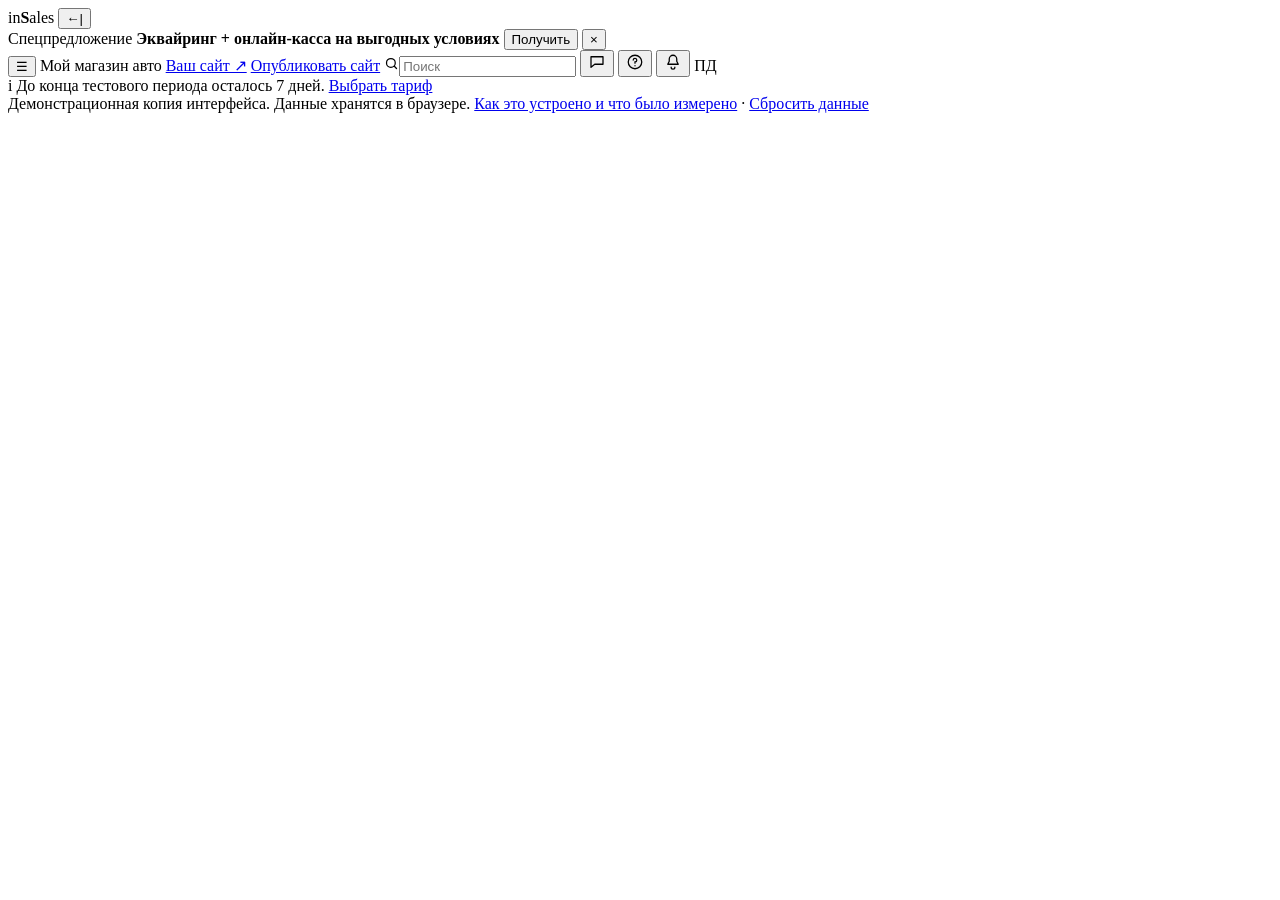
==== index.html @ d39d0f86 "admin clone: index.html" ====
<!doctype html>
<html lang="ru">
<head>
<meta charset="utf-8">
<meta name="viewport" content="width=device-width,initial-scale=1">
<title>Мой магазин авто — админка</title>
<meta name="description" content="Рабочая копия админки InSales: каталог, заказы, клиенты, контент и настройки.">
<meta name="robots" content="noindex,nofollow">
<link rel="stylesheet" href="assets/app.css">
<link rel="icon" href="data:image/svg+xml,<svg xmlns='http://www.w3.org/2000/svg' viewBox='0 0 32 32'><rect width='32' height='32' rx='6' fill='%23262F3E'/><text x='16' y='23' font-size='19' font-family='Arial' font-weight='700' fill='white' text-anchor='middle'>S</text></svg>">
</head>
<body>
<div class="app">
  <aside class="side" id="side">
    <div class="brand">
      <span class="logo">in<b>S</b>ales</span>
      <button class="collapse" id="collapse" title="Свернуть меню">←|</button>
    </div>
    <nav class="nav" id="nav"></nav>
  </aside>

  <div class="main">
    <div class="promo" id="promo">
      <span>Спецпредложение</span>
      <strong>Эквайринг + онлайн-касса на выгодных условиях</strong>
      <button class="get">Получить</button>
      <button class="x" id="promoclose" title="Закрыть">×</button>
    </div>

    <div class="topbar">
      <button class="burger" id="burger">☰</button>
      <span class="shopname">Мой магазин авто</span>
      <a href="#/branding">Ваш сайт ↗</a>
      <a href="#/domains">Опубликовать сайт</a>
      <span class="sp"></span>
      <label class="search"><span class="mg"><svg width="15" height="15" viewBox="0 0 24 24" fill="none" stroke="currentColor" stroke-width="2" stroke-linecap="round"><circle cx="11" cy="11" r="7"/><path d="m20 20-3.5-3.5"/></svg></span><input type="text" id="globalsearch" placeholder="Поиск"></label>
      <button class="ticon" title="Диалоги"><svg width="18" height="18" viewBox="0 0 24 24" fill="none" stroke="currentColor" stroke-width="1.7" stroke-linejoin="round"><path d="M4 5h16v10H9l-5 4z"/></svg></button>
      <button class="ticon" title="Помощь"><svg width="18" height="18" viewBox="0 0 24 24" fill="none" stroke="currentColor" stroke-width="1.7" stroke-linecap="round"><circle cx="12" cy="12" r="9"/><path d="M9.6 9.4A2.4 2.4 0 1 1 12 12v1.5M12 17h.01"/></svg></button>
      <button class="ticon" title="Уведомления"><svg width="18" height="18" viewBox="0 0 24 24" fill="none" stroke="currentColor" stroke-width="1.7" stroke-linecap="round" stroke-linejoin="round"><path d="M12 3a5 5 0 0 0-5 5v3l-2 4h14l-2-4V8a5 5 0 0 0-5-5M9.5 19a2.5 2.5 0 0 0 5 0"/></svg><span class="dot"></span></button>
      <span class="avatar">ПД</span>
    </div>

    <div class="trialbar"><span class="i">i</span>
      <span>До конца тестового периода осталось 7 дней.</span>
      <a href="#/invoices">Выбрать тариф</a>
    </div>

    <div class="banner-dev">
      Демонстрационная копия интерфейса. Данные хранятся в браузере.
      <a href="report.html">Как это устроено и что было измерено</a> ·
      <a href="#" id="reset">Сбросить данные</a>
    </div>

    <div class="page" id="view"></div>
  </div>
</div>

<div class="toast" id="toast"></div>
<div id="modalroot"></div>

<script src="assets/data.js"></script>
<script src="assets/app.js"></script>
</body>
</html>
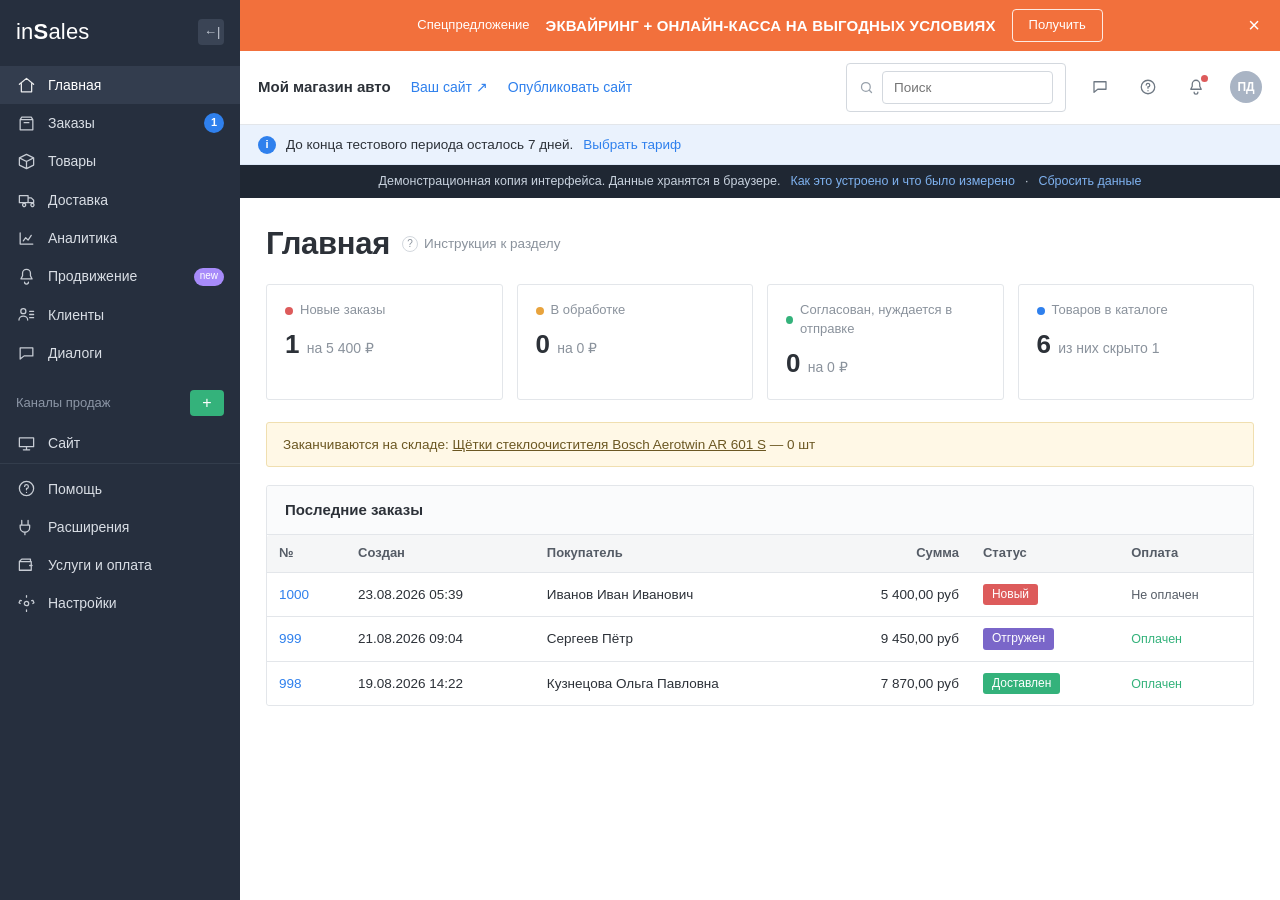
==== commit 80032310: "контрольная проверка: добавлены меню сайта, справочники, импорт, групповые действия" ====
--- a/index.html
+++ b/index.html
@@ -60,5 +60,6 @@
 
 <script src="assets/data.js"></script>
 <script src="assets/app.js"></script>
+<script src="assets/views-extra.js"></script>
 </body>
 </html>
--- a/assets/app.css
+++ b/assets/app.css
@@ -0,0 +1,334 @@
+/* Копия интерфейса админки InSales. Цвета сняты со скриншотов живой панели. */
+:root{
+  --side-bg:#262F3E;
+  --side-bg-2:#2C3646;
+  --side-hover:#323C4D;
+  --side-active:#333D4E;
+  --side-text:#D9DEE5;
+  --side-muted:#8C96A6;
+  --blue:#2F80ED;
+  --blue-dark:#2568C4;
+  --blue-soft:#EAF2FD;
+  --tab-active:#4A7FCB;
+  --green:#34B27B;
+  --violet:#A78BFA;
+  --red:#DD5B5B;
+  --amber:#E8A33D;
+  --ink:#2C3138;
+  --ink-2:#555C66;
+  --ink-3:#8A929C;
+  --line:#E3E6EA;
+  --line-2:#D3D8DE;
+  --bg:#FFFFFF;
+  --bg-2:#F5F6F7;
+  --bg-3:#FAFBFC;
+  --radius:3px;
+  --side-w:240px;
+}
+
+*{box-sizing:border-box}
+html,body{height:100%}
+body{
+  margin:0;background:var(--bg);color:var(--ink);
+  font:14px/1.45 -apple-system,BlinkMacSystemFont,"Segoe UI",Roboto,"Helvetica Neue",Arial,sans-serif;
+  -webkit-font-smoothing:antialiased;
+}
+a{color:var(--blue);text-decoration:none}
+a:hover{text-decoration:underline}
+button{font:inherit}
+:focus-visible{outline:2px solid var(--blue);outline-offset:1px}
+
+/* ================= layout ================= */
+.app{display:flex;min-height:100vh}
+.side{
+  width:var(--side-w);flex:0 0 var(--side-w);background:var(--side-bg);
+  display:flex;flex-direction:column;position:sticky;top:0;height:100vh;overflow-y:auto;
+}
+.side::-webkit-scrollbar{width:6px}
+.side::-webkit-scrollbar-thumb{background:#3D4859;border-radius:3px}
+.main{flex:1;min-width:0;display:flex;flex-direction:column;background:var(--bg)}
+
+/* ================= sidebar ================= */
+.brand{display:flex;align-items:center;justify-content:space-between;padding:16px 16px 14px}
+.logo{color:#fff;font-size:22px;font-weight:300;letter-spacing:.2px}
+.logo b{font-weight:700}
+.collapse{
+  width:26px;height:26px;border:0;border-radius:4px;background:#3A4455;color:#C7CED8;
+  cursor:pointer;display:grid;place-items:center;font-size:13px;
+}
+.collapse:hover{background:#465063}
+.nav{padding:4px 0;flex:1}
+.nav-group{margin:0}
+.nav-item{
+  display:flex;align-items:center;gap:12px;padding:9px 16px;color:var(--side-text);
+  cursor:pointer;font-size:14px;border:0;background:none;width:100%;text-align:left;
+  text-decoration:none;
+}
+.nav-item:hover{background:var(--side-hover);text-decoration:none;color:#fff}
+.nav-item.active{background:var(--side-active);color:#fff}
+.nav-item .ico{width:20px;flex:0 0 20px;display:grid;place-items:center;opacity:.9}
+.nav-item .lbl{flex:1}
+.badge{
+  min-width:20px;height:20px;padding:0 6px;border-radius:10px;background:var(--blue);
+  color:#fff;font-size:11px;font-weight:600;display:grid;place-items:center;
+}
+.badge.new{background:var(--violet);border-radius:9px;height:18px;font-size:10px;font-weight:500}
+.sub{background:var(--side-bg-2);padding:2px 0}
+.sub a{
+  display:block;padding:7px 16px 7px 48px;color:var(--side-text);font-size:13.5px;
+  position:relative;text-decoration:none;
+}
+.sub a:hover{background:var(--side-hover);color:#fff;text-decoration:none}
+.sub a.active{color:#fff}
+.sub a.active::before{
+  content:"";position:absolute;left:32px;top:50%;transform:translateY(-50%);
+  width:5px;height:5px;border-radius:50%;background:#fff;
+}
+.side-label{
+  display:flex;align-items:center;justify-content:space-between;
+  padding:18px 16px 8px;color:var(--side-muted);font-size:13px;
+}
+.side-label .plus{
+  width:34px;height:26px;border:0;border-radius:4px;background:var(--green);color:#fff;
+  font-size:16px;cursor:pointer;line-height:1;
+}
+.side-foot{border-top:1px solid #333D4C;padding:6px 0 14px}
+
+/* ================= topbar ================= */
+.promo{
+  background:#F2703C;color:#fff;display:flex;align-items:center;justify-content:center;
+  gap:16px;padding:9px 18px;font-size:13px;position:relative;
+}
+.promo strong{font-size:15px;letter-spacing:.2px;text-transform:uppercase}
+.promo .get{
+  background:transparent;border:1px solid rgba(255,255,255,.85);color:#fff;
+  padding:6px 16px;border-radius:4px;cursor:pointer;font-size:13px;
+}
+.promo .get:hover{background:rgba(255,255,255,.14)}
+.promo .x{position:absolute;right:14px;top:50%;transform:translateY(-50%);background:none;border:0;color:#fff;font-size:20px;cursor:pointer;line-height:1}
+
+.topbar{
+  display:flex;align-items:center;gap:20px;padding:12px 18px;border-bottom:1px solid var(--line);
+  background:var(--bg);
+}
+.shopname{font-weight:600;font-size:15px}
+.topbar .sp{flex:1}
+.search{
+  display:flex;align-items:center;gap:8px;border:1px solid var(--line-2);border-radius:4px;
+  padding:7px 12px;width:220px;color:var(--ink-3);
+}
+.search .mg{display:flex;color:#98A1AB}
+.search input{border:0;outline:0;flex:1;min-width:0;font-size:13.5px;background:transparent;color:var(--ink)}
+.ticon{background:none;border:0;cursor:pointer;color:#6E7883;position:relative;padding:5px;display:grid;place-items:center;border-radius:4px}
+.ticon:hover{background:var(--bg-2);color:var(--ink-2)}
+.ticon .dot{position:absolute;top:2px;right:2px;width:7px;height:7px;border-radius:50%;background:var(--red)}
+.avatar{
+  width:32px;height:32px;border-radius:50%;background:#A9B4C4;color:#fff;display:grid;
+  place-items:center;font-size:12px;font-weight:600;
+}
+.trialbar{
+  display:flex;align-items:center;gap:10px;background:var(--blue-soft);
+  padding:10px 18px;font-size:13.5px;border-bottom:1px solid #DCE7F6;
+}
+.trialbar .i{
+  width:18px;height:18px;border-radius:50%;background:var(--blue);color:#fff;
+  display:grid;place-items:center;font-size:11px;font-weight:700;flex:0 0 18px;
+}
+
+/* ================= page ================= */
+.page{padding:24px 26px 60px;flex:1}
+.page-head{display:flex;align-items:center;gap:12px;margin-bottom:18px;flex-wrap:wrap}
+h1.title{font-size:31px;font-weight:600;margin:0;letter-spacing:-.3px}
+.hint{display:inline-flex;align-items:center;gap:6px;color:var(--ink-3);font-size:13.5px}
+.hint .q{width:16px;height:16px;border-radius:50%;border:1px solid var(--line-2);display:grid;place-items:center;font-size:10px}
+.page-head .sp{flex:1}
+
+.tabs{display:flex;gap:4px;margin-bottom:14px;flex-wrap:wrap}
+.tabs a{padding:5px 12px;border-radius:3px;color:var(--blue);font-size:13.5px}
+.tabs a:hover{background:var(--bg-2);text-decoration:none}
+.tabs a.active{background:var(--tab-active);color:#fff}
+
+.toolbar{display:flex;align-items:center;gap:8px;margin-bottom:12px;flex-wrap:wrap}
+.toolbar .sp{flex:1}
+
+.btn{
+  display:inline-flex;align-items:center;gap:6px;padding:7px 14px;border-radius:4px;
+  border:1px solid var(--line-2);background:#fff;color:var(--ink);cursor:pointer;font-size:13.5px;
+}
+.btn:hover{background:var(--bg-2)}
+.btn.primary{background:var(--blue);border-color:var(--blue);color:#fff}
+.btn.primary:hover{background:var(--blue-dark)}
+.btn.danger{color:#C0392B;border-color:#E6C3BE}
+.btn.danger:hover{background:#FDF2F1}
+.btn:disabled{opacity:.5;cursor:not-allowed}
+.btn.sm{padding:5px 10px;font-size:13px}
+.btn.icon{padding:6px 9px}
+
+.field-search{
+  border:1px solid var(--line-2);border-radius:4px;padding:7px 11px;font-size:13.5px;
+  min-width:250px;outline:0;color:var(--ink);background:#fff;
+}
+.field-search::placeholder{color:#A6ADB6}
+
+/* ================= table ================= */
+.tablewrap{border:1px solid var(--line);border-radius:var(--radius);overflow-x:auto;background:#fff}
+table.grid{border-collapse:collapse;width:100%;font-size:13.5px}
+table.grid th{
+  background:var(--bg-2);text-align:left;padding:9px 12px;font-weight:600;color:var(--ink-2);
+  border-bottom:1px solid var(--line);white-space:nowrap;font-size:13px;
+}
+table.grid th .sort{color:#9AA2AC;margin-right:5px;cursor:pointer;font-size:11px}
+table.grid td{padding:11px 12px;border-bottom:1px solid var(--line);vertical-align:middle}
+table.grid tbody tr:last-child td{border-bottom:0}
+table.grid tbody tr:hover{background:var(--bg-3)}
+table.grid td.num,table.grid th.num{text-align:right;font-variant-numeric:tabular-nums;white-space:nowrap}
+table.grid td.mono{font-family:ui-monospace,SFMono-Regular,Menlo,monospace;font-size:12.5px}
+tr.striped{position:relative}
+tr.striped td:first-child{box-shadow:inset 3px 0 0 var(--red)}
+.rowlink{font-weight:500}
+.empty{padding:56px 20px;text-align:center;color:var(--ink-3)}
+.empty h3{color:var(--ink);font-size:22px;font-weight:600;margin:0 0 8px}
+.empty p{max-width:420px;margin:0 auto 18px}
+.pager{display:flex;align-items:center;justify-content:flex-end;gap:6px;padding:10px 12px;color:var(--ink-2);font-size:13px;border-top:1px solid var(--line)}
+.pager b{padding:4px 10px;border-radius:3px;background:var(--tab-active);color:#fff;font-weight:500}
+.pager span{padding:4px 10px;cursor:pointer;color:var(--blue)}
+
+/* ================= pills ================= */
+.pill{display:inline-block;padding:2px 9px;border-radius:3px;font-size:12px;color:#fff;white-space:nowrap}
+.pill.novy{background:var(--red)}
+.pill.obrabotka{background:#E8A33D}
+.pill.soglasovan{background:#4A9BD4}
+.pill.otgruzhen{background:#7A66C9}
+.pill.dostavlen{background:var(--green)}
+.pill.otmenen{background:#8A929C}
+.pill.vozvrat{background:#B4634E}
+.pill.grey{background:#8A929C}
+.flag{font-size:12.5px;color:var(--ink-2)}
+.flag.paid{color:var(--green);font-weight:500}
+
+/* ================= forms ================= */
+.card{border:1px solid var(--line);border-radius:var(--radius);background:#fff;margin-bottom:18px}
+.card > h3{
+  margin:0;padding:13px 18px;border-bottom:1px solid var(--line);font-size:15px;font-weight:600;
+  background:var(--bg-3);border-radius:var(--radius) var(--radius) 0 0;
+}
+.card .body{padding:18px}
+.card .body > :last-child{margin-bottom:0}
+
+.row{display:grid;grid-template-columns:220px minmax(0,1fr);gap:14px;align-items:start;margin-bottom:14px}
+.row > label{padding-top:8px;color:var(--ink-2);font-size:13.5px}
+.row > label .req{color:var(--red)}
+@media (max-width:760px){.row{grid-template-columns:1fr;gap:5px}.row>label{padding-top:0}}
+.cols{display:grid;grid-template-columns:repeat(auto-fit,minmax(180px,1fr));gap:14px}
+
+input[type=text],input[type=number],input[type=email],input[type=tel],input[type=date],select,textarea{
+  width:100%;border:1px solid var(--line-2);border-radius:4px;padding:8px 11px;font-size:13.5px;
+  outline:0;background:#fff;color:var(--ink);font-family:inherit;
+}
+input:focus,select:focus,textarea:focus{border-color:var(--blue)}
+textarea{min-height:90px;resize:vertical;line-height:1.5}
+textarea.code{font-family:ui-monospace,SFMono-Regular,Menlo,monospace;font-size:12.5px;min-height:150px}
+.check{display:flex;align-items:center;gap:9px;margin-bottom:9px;font-size:13.5px;cursor:pointer}
+.check input{width:15px;height:15px;margin:0;accent-color:var(--blue)}
+.help{color:var(--ink-3);font-size:12.5px;margin-top:5px}
+.prefix{display:flex;align-items:center}
+.prefix .pre{
+  padding:8px 10px;border:1px solid var(--line-2);border-right:0;border-radius:4px 0 0 4px;
+  background:var(--bg-2);color:var(--ink-3);font-size:13px;white-space:nowrap;
+}
+.prefix input{border-radius:0 4px 4px 0}
+
+.formfoot{
+  display:flex;gap:10px;align-items:center;padding:14px 0 0;border-top:1px solid var(--line);margin-top:6px;
+}
+.formfoot .sp{flex:1}
+
+/* ================= misc ================= */
+.split{display:grid;grid-template-columns:270px minmax(0,1fr);gap:0;align-items:start}
+@media (max-width:900px){.split{grid-template-columns:1fr}}
+.treecol{border-right:1px solid var(--line);min-height:420px;padding-right:0}
+.treecol .tt{display:flex;gap:4px;padding:8px 10px;border-bottom:1px solid var(--line);align-items:center}
+.tree{padding:6px 0}
+.tree a{display:block;padding:7px 14px;color:var(--ink);font-size:13.5px}
+.tree a:hover{background:var(--bg-2);text-decoration:none}
+.tree a.active{background:#E9EDF1;font-weight:500}
+.tree a.child{padding-left:30px}
+.treecol + div{padding-left:22px}
+
+.stats{display:grid;grid-template-columns:repeat(auto-fit,minmax(210px,1fr));gap:14px;margin-bottom:22px}
+.stat{border:1px solid var(--line);border-radius:var(--radius);padding:16px 18px;background:#fff}
+.stat .k{color:var(--ink-3);font-size:13px;display:flex;align-items:center;gap:7px}
+.stat .k i{width:8px;height:8px;border-radius:50%;display:inline-block}
+.stat .v{font-size:26px;font-weight:600;margin-top:6px;font-variant-numeric:tabular-nums}
+.stat .v small{font-size:14px;color:var(--ink-3);font-weight:400}
+
+.notice{
+  background:#FFF8E6;border:1px solid #F0DFB0;border-radius:var(--radius);
+  padding:12px 16px;font-size:13.5px;margin-bottom:18px;color:#6B5722;
+}
+.notice.info{background:var(--blue-soft);border-color:#CFE0F7;color:#2B4C74}
+.notice a{color:inherit;text-decoration:underline}
+
+.chips{display:flex;gap:7px;flex-wrap:wrap;margin-bottom:14px}
+.chip{border:1px solid var(--line-2);border-radius:14px;padding:4px 12px;font-size:12.5px;background:#fff;cursor:pointer}
+.chip.on{background:var(--blue);border-color:var(--blue);color:#fff}
+
+.thumb{width:38px;height:38px;border-radius:3px;background:var(--bg-2);display:grid;place-items:center;color:#B6BDC6;font-size:15px;overflow:hidden}
+.thumb img{width:100%;height:100%;object-fit:cover}
+
+.toast{
+  position:fixed;right:20px;bottom:20px;background:#2C3138;color:#fff;padding:11px 18px;
+  border-radius:4px;font-size:13.5px;box-shadow:0 6px 22px rgba(0,0,0,.22);z-index:90;
+  opacity:0;transform:translateY(8px);transition:opacity .18s,transform .18s;pointer-events:none;
+}
+.toast.show{opacity:1;transform:none}
+
+.modal-bg{position:fixed;inset:0;background:rgba(30,38,49,.45);display:grid;place-items:center;z-index:80;padding:20px}
+.modal{background:#fff;border-radius:5px;max-width:520px;width:100%;box-shadow:0 18px 50px rgba(0,0,0,.3)}
+.modal h3{margin:0;padding:16px 20px;border-bottom:1px solid var(--line);font-size:16px}
+.modal .body{padding:18px 20px}
+.modal .foot{padding:14px 20px;border-top:1px solid var(--line);display:flex;gap:10px;justify-content:flex-end}
+
+.crumbs{font-size:13px;color:var(--ink-3);margin-bottom:8px}
+.crumbs a{color:var(--blue)}
+
+.kv{display:grid;grid-template-columns:170px 1fr;gap:8px 14px;font-size:13.5px}
+.kv dt{color:var(--ink-3)}
+.kv dd{margin:0}
+
+.banner-dev{
+  background:#1F2733;color:#C8D2DE;font-size:12.5px;padding:7px 18px;display:flex;
+  align-items:center;gap:10px;justify-content:center;text-align:center;flex-wrap:wrap;
+}
+.banner-dev a{color:#7FB2F0}
+@media (max-width:800px){
+  .side{position:fixed;left:-260px;z-index:60;transition:left .2s}
+  .side.open{left:0}
+  .burger{display:grid!important}
+}
+.burger{display:none;background:none;border:0;font-size:20px;cursor:pointer;color:var(--ink-2)}
+
+/* ================= свёрнутое меню ================= */
+body.collapsed{--side-w:58px}
+body.collapsed .side{overflow:visible}
+body.collapsed .logo{font-size:0}
+body.collapsed .logo::after{content:"S";font-size:22px;font-weight:700;color:#fff}
+body.collapsed .logo b{display:none}
+body.collapsed .brand{padding:16px 8px 14px;flex-direction:column;gap:10px}
+body.collapsed .nav-item{padding:10px 0;justify-content:center;gap:0;position:relative}
+body.collapsed .nav-item .lbl{display:none}
+body.collapsed .nav-item .badge{
+  position:absolute;top:4px;right:8px;min-width:15px;height:15px;font-size:9px;padding:0 4px;
+}
+body.collapsed .nav-item .badge.new{display:none}
+body.collapsed .sub{display:none}
+body.collapsed .side-label span{display:none}
+body.collapsed .side-label{justify-content:center;padding:14px 4px 8px}
+body.collapsed .side-label .plus{width:28px}
+body.collapsed .collapse{transform:rotate(180deg)}
+body.collapsed .nav-item::after{
+  content:attr(data-t);position:absolute;left:100%;top:50%;transform:translateY(-50%);
+  margin-left:8px;background:#1B2330;color:#fff;padding:5px 10px;border-radius:4px;
+  font-size:12.5px;white-space:nowrap;opacity:0;pointer-events:none;transition:opacity .12s;z-index:70;
+}
+body.collapsed .nav-item:hover::after{opacity:1}
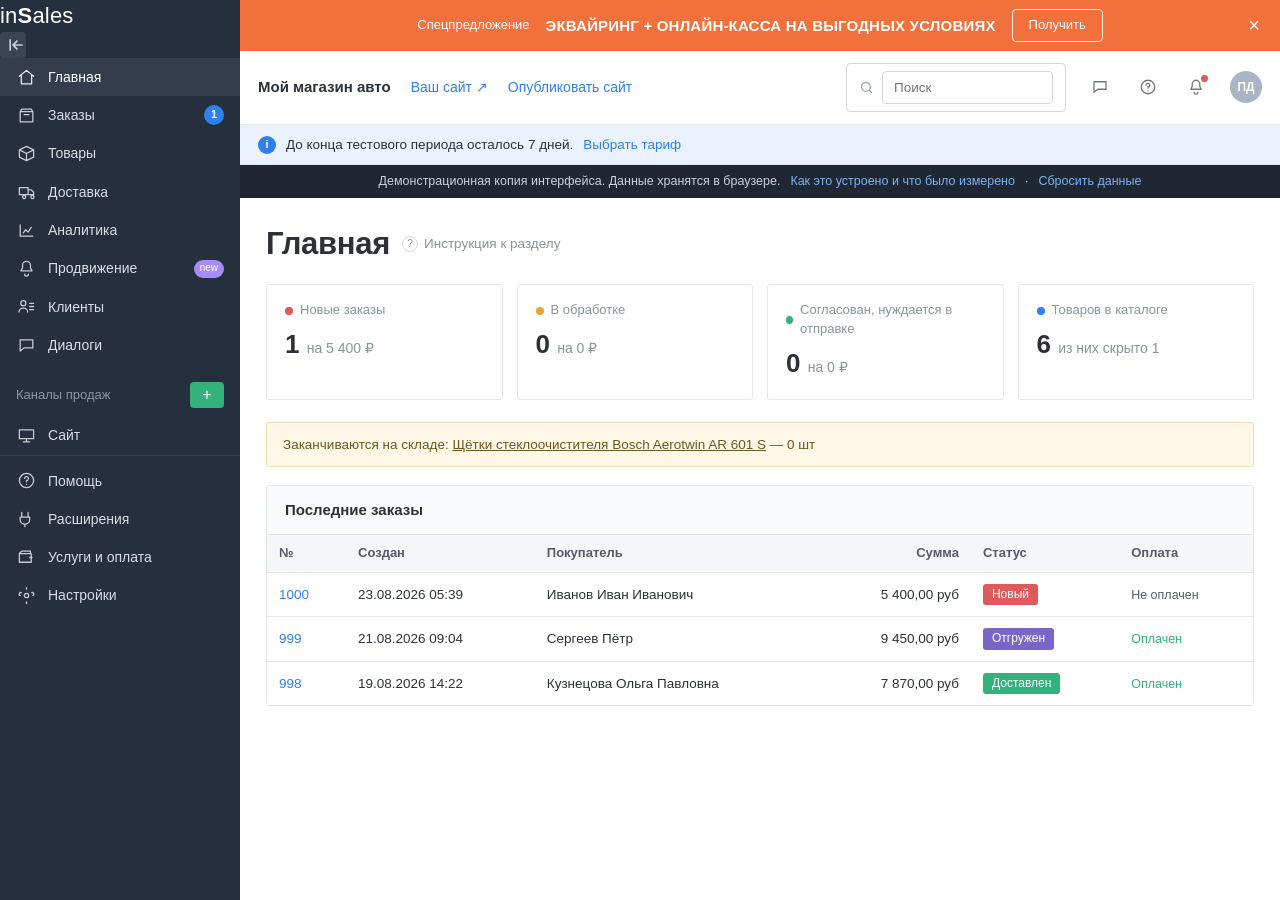
==== commit a29c533f: "вторая контрольная проверка: точные шрифты и цвета оригинала, секции сайдбара, MDI-иконки, панели фи" ====
--- a/index.html
+++ b/index.html
@@ -6,17 +6,23 @@
 <title>Мой магазин авто — админка</title>
 <meta name="description" content="Рабочая копия админки InSales: каталог, заказы, клиенты, контент и настройки.">
 <meta name="robots" content="noindex,nofollow">
+<link rel="preconnect" href="https://fonts.googleapis.com">
+<link rel="preconnect" href="https://fonts.gstatic.com" crossorigin>
+<link rel="stylesheet" href="https://fonts.googleapis.com/css2?family=Golos+Text:wght@400;500;600;700&family=Mulish:wght@300;400;500;600;700&display=swap">
 <link rel="stylesheet" href="assets/app.css">
 <link rel="icon" href="data:image/svg+xml,<svg xmlns='http://www.w3.org/2000/svg' viewBox='0 0 32 32'><rect width='32' height='32' rx='6' fill='%23262F3E'/><text x='16' y='23' font-size='19' font-family='Arial' font-weight='700' fill='white' text-anchor='middle'>S</text></svg>">
 </head>
 <body>
 <div class="app">
   <aside class="side" id="side">
-    <div class="brand">
+    <div class="sidenav__section sidenav__section--top">
       <span class="logo">in<b>S</b>ales</span>
-      <button class="collapse" id="collapse" title="Свернуть меню">←|</button>
+      <button class="collapse" id="collapse" title="Свернуть меню" aria-label="Свернуть меню">
+        <svg width="20" height="20" viewBox="0 0 24 24" fill="currentColor"><path d="M4 5h2v14H4zM20 11H10.8l3.6-3.6L13 6l-6 6 6 6 1.4-1.4-3.6-3.6H20z"/></svg>
+      </button>
     </div>
-    <nav class="nav" id="nav"></nav>
+    <nav class="sidenav__section sidenav__section--middle" id="nav"></nav>
+    <div class="sidenav__section sidenav__section--bottom" id="navfoot"></div>
   </aside>
 
   <div class="main">
